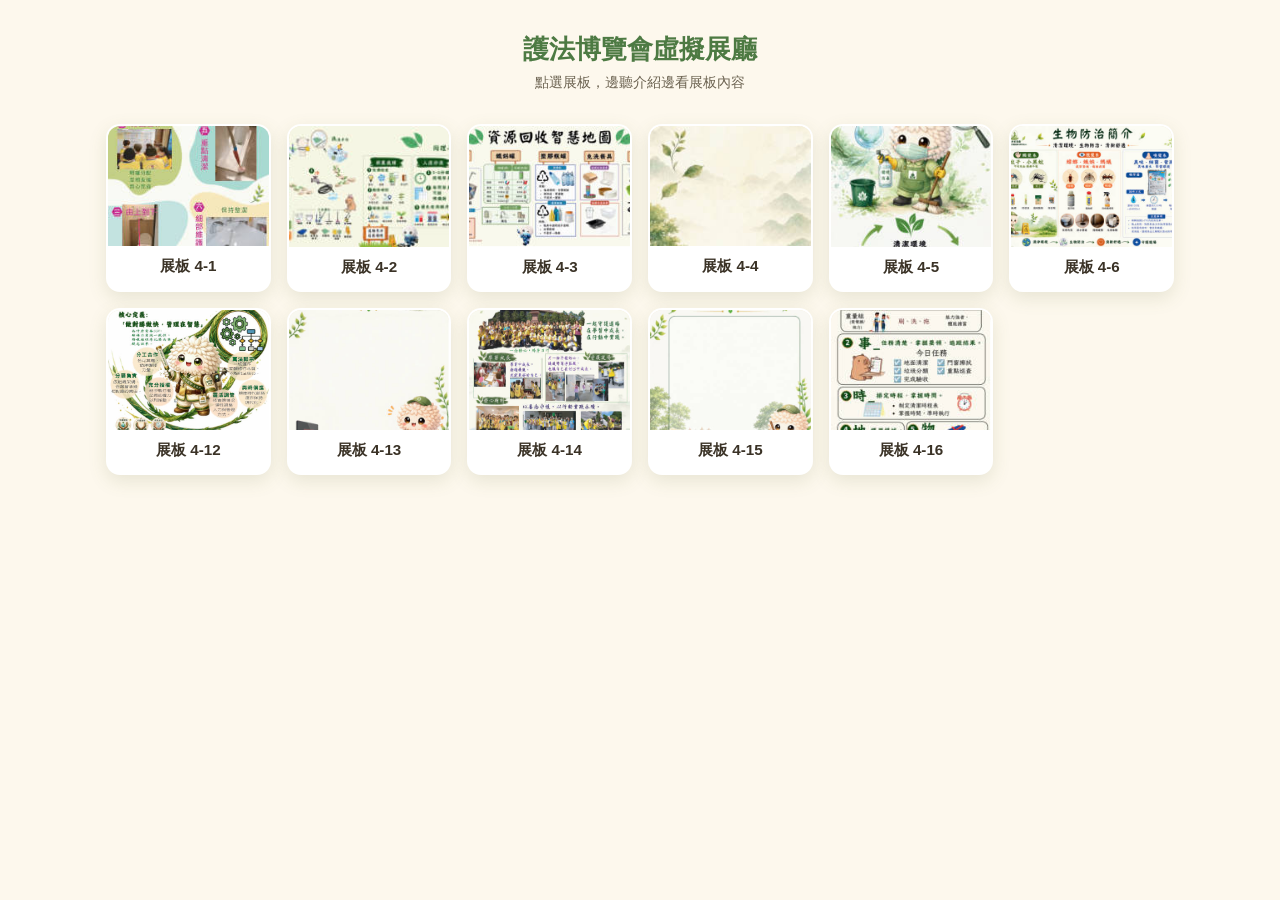
==== index.html @ c2743a26 "Add files via upload" ====
<!DOCTYPE html>
<html lang="zh-Hant">
<head>
<meta charset="UTF-8">
<meta name="viewport" content="width=device-width, initial-scale=1, viewport-fit=cover">
<title>護法博覽會虛擬展廳</title>
<link rel="stylesheet" href="css/styles.css">
</head>
<body>

<div id="home-view">
  <header class="page-header">
    <h1 id="site-title">護法博覽會虛擬展廳</h1>
    <p>點選展板，邊聽介紹邊看展板內容</p>
  </header>
  <div id="board-grid" class="board-grid">
    <div class="loading">展板載入中…</div>
  </div>
</div>

<div id="detail-view" class="detail-view">
  <div class="detail-topbar">
    <button class="back-btn" id="back-btn">← 返回選單</button>
    <div class="detail-title" id="detail-title"></div>
  </div>
  <div class="detail-image-wrap">
    <img id="detail-image" src="" alt="">
  </div>
  <div class="audio-bar" id="audio-bar"></div>
</div>

<script src="js/app.js"></script>
</body>
</html>
---- css/styles.css ----
:root {
  --cream: #fdf8ed;
  --cream-deep: #f5ecd7;
  --green: #6b9b5e;
  --green-deep: #4d7a43;
  --gold: #d3a94f;
  --ink: #3a3226;
  --ink-soft: #6b6250;
  --card-shadow: 0 6px 18px rgba(107, 122, 67, 0.15);
  --radius-lg: 20px;
  --radius-md: 14px;
}

* {
  box-sizing: border-box;
}

html, body {
  margin: 0;
  padding: 0;
}

body {
  font-family: "PingFang TC", "Microsoft JhengHei", "Noto Sans TC", sans-serif;
  background: var(--cream);
  color: var(--ink);
  min-height: 100vh;
}

/* ---------- 首頁 ---------- */

.page-header {
  text-align: center;
  padding: 32px 16px 20px;
}

.page-header h1 {
  margin: 0 0 6px;
  font-size: 1.6rem;
  color: var(--green-deep);
}

.page-header p {
  margin: 0;
  color: var(--ink-soft);
  font-size: 0.9rem;
}

.board-grid {
  display: grid;
  grid-template-columns: repeat(auto-fill, minmax(150px, 1fr));
  gap: 16px;
  padding: 12px 16px 48px;
  max-width: 1100px;
  margin: 0 auto;
}

.board-card {
  background: #fff;
  border-radius: var(--radius-md);
  overflow: hidden;
  box-shadow: var(--card-shadow);
  cursor: pointer;
  border: 2px solid transparent;
  transition: transform 0.15s ease, border-color 0.15s ease;
}

.board-card:hover,
.board-card:active {
  transform: translateY(-3px);
  border-color: var(--gold);
}

.board-card .thumb-wrap {
  width: 100%;
  aspect-ratio: 4 / 3;
  background: var(--cream-deep);
  overflow: hidden;
}

.board-card img {
  width: 100%;
  height: 100%;
  object-fit: cover;
  display: block;
}

.board-card .board-name {
  padding: 10px 10px 12px;
  font-size: 0.95rem;
  text-align: center;
  color: var(--ink);
  font-weight: 600;
}

.loading, .empty-msg {
  text-align: center;
  color: var(--ink-soft);
  padding: 40px 16px;
}

/* ---------- 展板詳情頁 ---------- */

.detail-view {
  display: none;
  min-height: 100vh;
  background: var(--cream);
  padding-bottom: 40px;
}

.detail-view.active {
  display: block;
}

.detail-topbar {
  position: sticky;
  top: 0;
  z-index: 10;
  display: flex;
  align-items: center;
  gap: 10px;
  padding: 12px 16px;
  background: rgba(253, 248, 237, 0.92);
  backdrop-filter: blur(6px);
  border-bottom: 1px solid var(--cream-deep);
}

.back-btn {
  border: none;
  background: var(--green);
  color: #fff;
  border-radius: 999px;
  padding: 8px 16px;
  font-size: 0.9rem;
  cursor: pointer;
}

.back-btn:hover {
  background: var(--green-deep);
}

.detail-title {
  font-size: 1.1rem;
  font-weight: 700;
  color: var(--green-deep);
  flex: 1;
}

.detail-image-wrap {
  max-width: 900px;
  margin: 16px auto;
  padding: 0 12px;
}

.detail-image-wrap img {
  width: 100%;
  height: auto;
  display: block;
  border-radius: var(--radius-lg);
  box-shadow: var(--card-shadow);
}

.audio-bar {
  max-width: 900px;
  margin: 0 auto 16px;
  padding: 14px 16px;
  background: #fff;
  border-radius: var(--radius-md);
  box-shadow: var(--card-shadow);
  display: flex;
  align-items: center;
  gap: 12px;
}

.audio-bar audio {
  flex: 1;
  width: 100%;
}

.audio-bar .no-audio {
  color: var(--ink-soft);
  font-size: 0.9rem;
}

/* ---------- 後台 ---------- */

.admin-wrap {
  max-width: 760px;
  margin: 0 auto;
  padding: 24px 16px 60px;
}

.admin-wrap h1 {
  color: var(--green-deep);
  font-size: 1.4rem;
}

.token-panel {
  background: #fff;
  border-radius: var(--radius-md);
  box-shadow: var(--card-shadow);
  padding: 16px;
  margin-bottom: 20px;
}

.token-panel label {
  display: block;
  font-size: 0.85rem;
  color: var(--ink-soft);
  margin-bottom: 6px;
}

.token-row {
  display: flex;
  gap: 8px;
}

.token-row input {
  flex: 1;
  padding: 10px 12px;
  border-radius: var(--radius-md);
  border: 1px solid var(--cream-deep);
  font-size: 0.95rem;
}

.btn {
  border: none;
  border-radius: 999px;
  padding: 10px 18px;
  font-size: 0.9rem;
  cursor: pointer;
  background: var(--green);
  color: #fff;
}

.btn:hover {
  background: var(--green-deep);
}

.btn.secondary {
  background: var(--cream-deep);
  color: var(--ink);
}

.btn.secondary:hover {
  background: #e9dfc2;
}

.btn:disabled {
  opacity: 0.5;
  cursor: not-allowed;
}

.status-line {
  margin-top: 10px;
  font-size: 0.85rem;
  color: var(--ink-soft);
  min-height: 1.2em;
}

.status-line.error {
  color: #b3452c;
}

.status-line.ok {
  color: var(--green-deep);
}

.admin-board {
  background: #fff;
  border-radius: var(--radius-md);
  box-shadow: var(--card-shadow);
  padding: 14px 16px;
  margin-bottom: 14px;
  display: flex;
  gap: 14px;
}

.admin-board .thumb-wrap {
  width: 88px;
  height: 66px;
  flex-shrink: 0;
  border-radius: 10px;
  overflow: hidden;
  background: var(--cream-deep);
}

.admin-board .thumb-wrap img {
  width: 100%;
  height: 100%;
  object-fit: cover;
}

.admin-board .fields {
  flex: 1;
  min-width: 0;
}

.admin-board .fields label {
  font-size: 0.78rem;
  color: var(--ink-soft);
  display: block;
  margin-top: 8px;
}

.admin-board .fields label:first-child {
  margin-top: 0;
}

.admin-board input[type="text"] {
  width: 100%;
  padding: 8px 10px;
  border-radius: 8px;
  border: 1px solid var(--cream-deep);
  font-size: 0.95rem;
}

.admin-board .audio-row {
  display: flex;
  align-items: center;
  gap: 8px;
  margin-top: 4px;
}

.admin-board .audio-name {
  font-size: 0.82rem;
  color: var(--ink-soft);
}

.admin-board .row-actions {
  display: flex;
  gap: 8px;
  margin-top: 10px;
}

.admin-board .order-btns {
  display: flex;
  flex-direction: column;
  gap: 6px;
  justify-content: center;
}

.order-btns button {
  border: 1px solid var(--cream-deep);
  background: #fff;
  border-radius: 8px;
  width: 32px;
  height: 32px;
  cursor: pointer;
  font-size: 0.9rem;
}

.order-btns button:hover {
  background: var(--cream-deep);
}
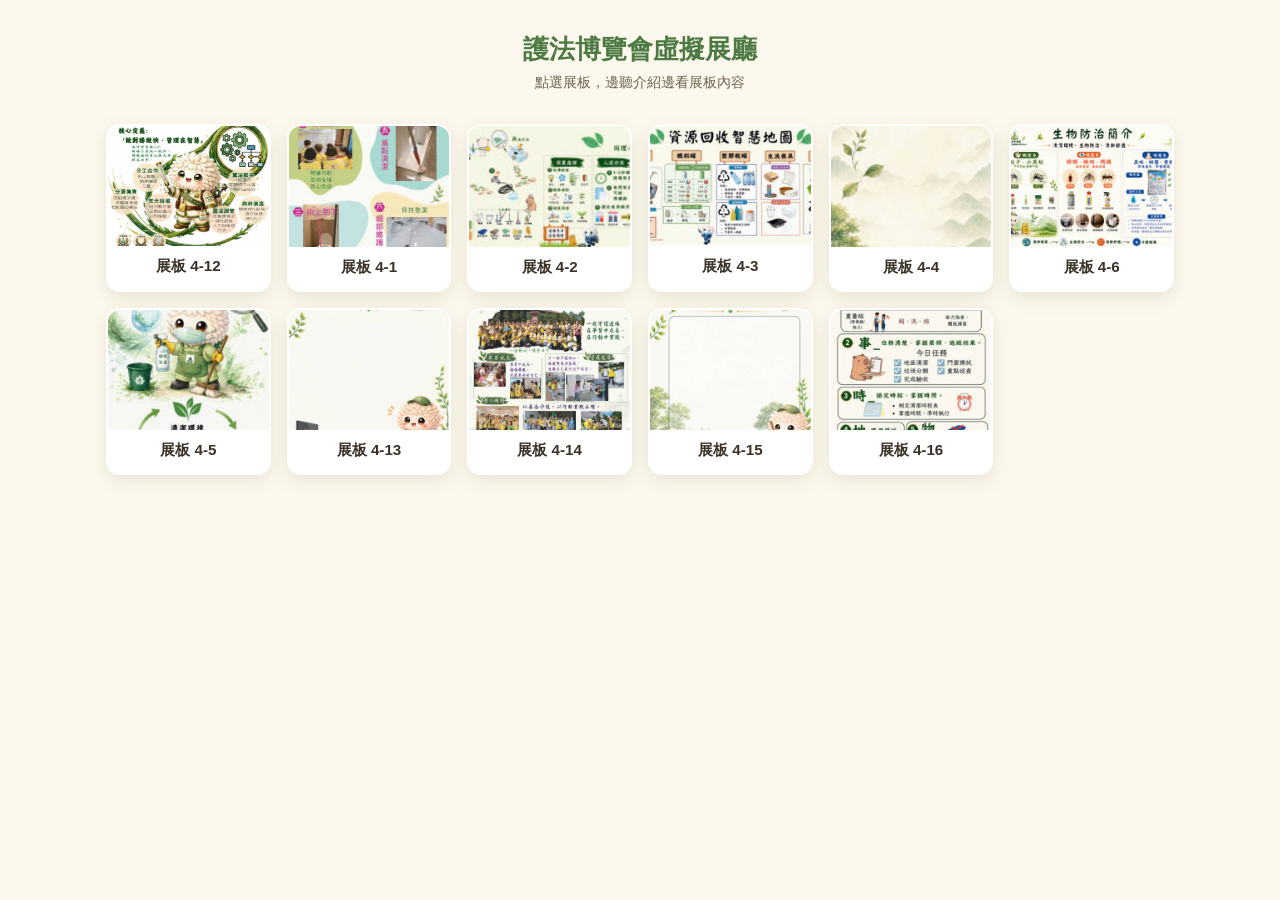
==== commit 73397a40: "Add files via upload" ====
--- a/index.html
+++ b/index.html
@@ -23,10 +23,7 @@
     <button class="back-btn" id="back-btn">← 返回選單</button>
     <div class="detail-title" id="detail-title"></div>
   </div>
-  <div class="detail-image-wrap">
-    <img id="detail-image" src="" alt="">
-  </div>
-  <div class="audio-bar" id="audio-bar"></div>
+  <div id="detail-body"></div>
 </div>
 
 <script src="js/app.js"></script>
--- a/css/styles.css
+++ b/css/styles.css
@@ -182,6 +182,63 @@
   font-size: 0.9rem;
 }
 
+/* ---------- 影片 / 遊戲展板 ---------- */
+
+.video-wrap {
+  max-width: 900px;
+  margin: 16px auto;
+  padding: 0 12px;
+}
+
+.video-wrap video {
+  width: 100%;
+  border-radius: var(--radius-lg);
+  box-shadow: var(--card-shadow);
+  display: block;
+  background: #000;
+}
+
+.video-wrap iframe {
+  width: 100%;
+  aspect-ratio: 16 / 9;
+  border: none;
+  border-radius: var(--radius-lg);
+  box-shadow: var(--card-shadow);
+  display: block;
+}
+
+.game-wrap {
+  margin: 16px 12px 8px;
+  border-radius: var(--radius-lg);
+  overflow: hidden;
+  box-shadow: var(--card-shadow);
+}
+
+.game-wrap iframe {
+  width: 100%;
+  height: calc(100vh - 180px);
+  min-height: 480px;
+  border: none;
+  display: block;
+}
+
+.game-actions {
+  text-align: center;
+  padding: 4px 12px 8px;
+}
+
+.btn-link {
+  display: inline-block;
+  color: var(--green-deep);
+  font-size: 0.9rem;
+  text-decoration: none;
+  padding: 8px 14px;
+}
+
+.btn-link:hover {
+  text-decoration: underline;
+}
+
 /* ---------- 後台 ---------- */
 
 .admin-wrap {
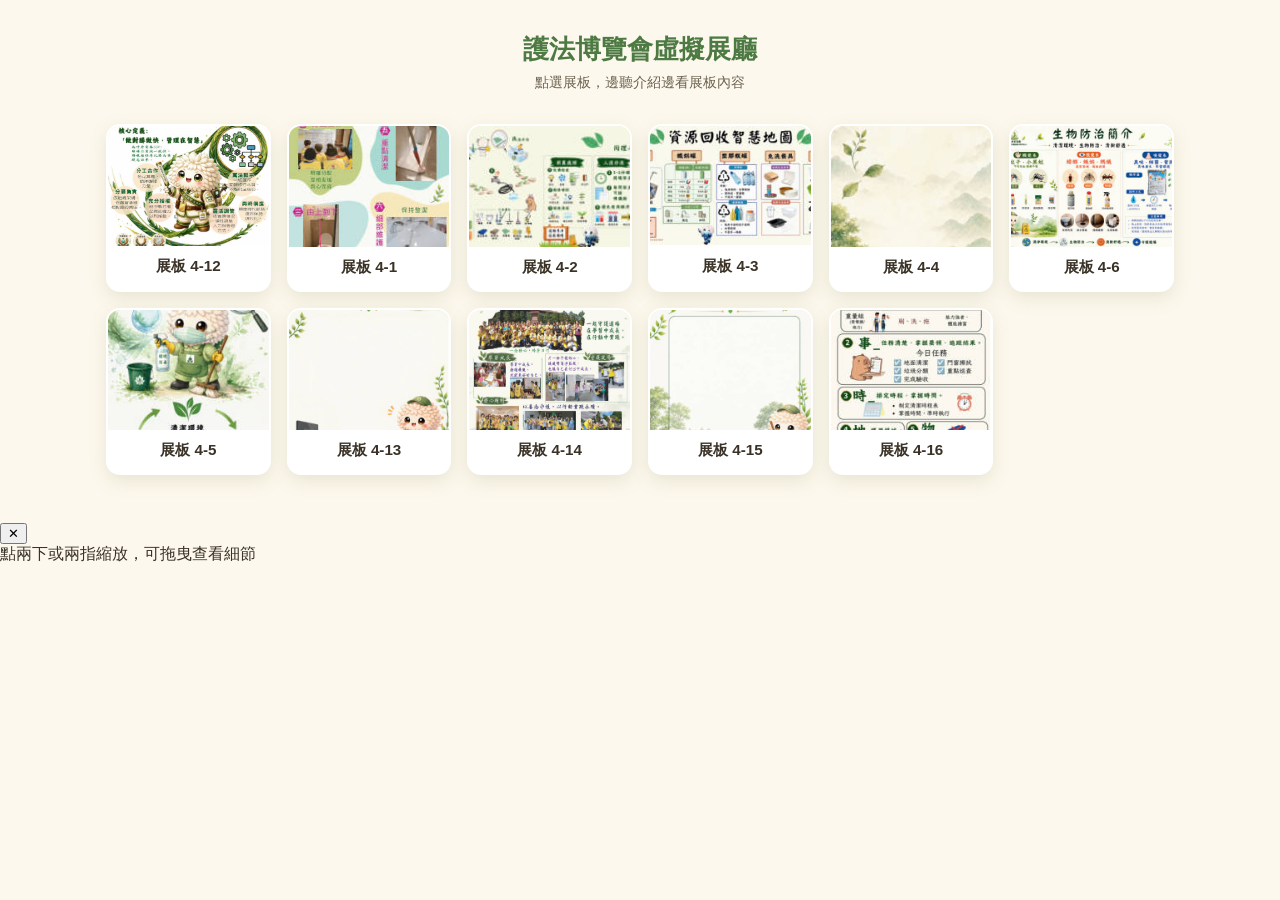
==== commit 2e02e950: "Add files via upload" ====
--- a/index.html
+++ b/index.html
@@ -26,6 +26,13 @@
   <div id="detail-body"></div>
 </div>
 
+<div id="lightbox" class="lightbox-overlay hidden">
+  <button type="button" id="lightbox-close" class="lightbox-close" aria-label="關閉">✕</button>
+  <img id="lightbox-img" src="" alt="">
+  <div class="lightbox-hint">點兩下或兩指縮放，可拖曳查看細節</div>
+</div>
+
+<script src="js/lightbox.js"></script>
 <script src="js/app.js"></script>
 </body>
 </html>
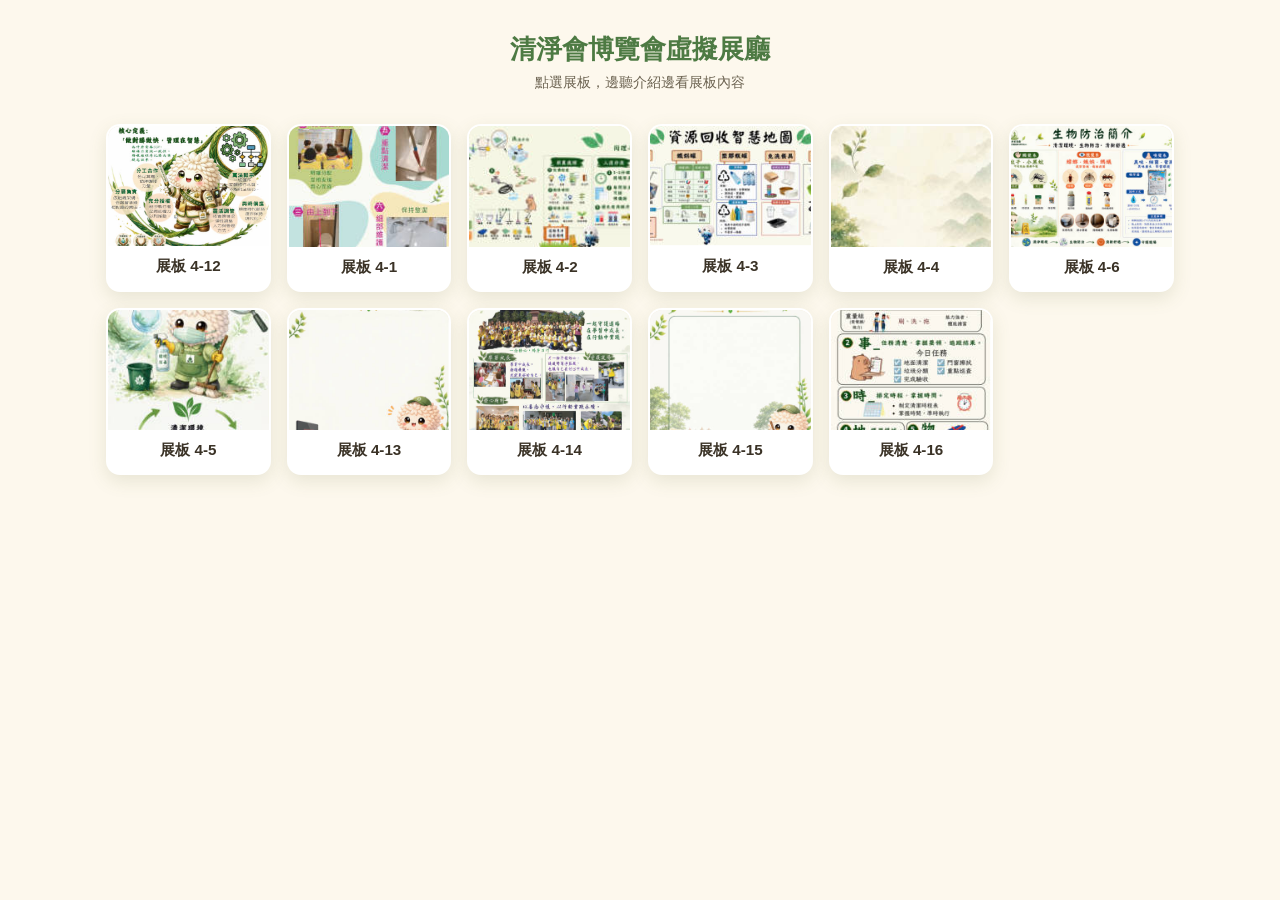
==== commit 70b664db: "Add files via upload" ====
--- a/index.html
+++ b/index.html
@@ -3,14 +3,14 @@
 <head>
 <meta charset="UTF-8">
 <meta name="viewport" content="width=device-width, initial-scale=1, viewport-fit=cover">
-<title>護法博覽會虛擬展廳</title>
+<title>清淨會博覽會虛擬展廳</title>
 <link rel="stylesheet" href="css/styles.css">
 </head>
 <body>
 
 <div id="home-view">
   <header class="page-header">
-    <h1 id="site-title">護法博覽會虛擬展廳</h1>
+    <h1 id="site-title">清淨會博覽會虛擬展廳</h1>
     <p>點選展板，邊聽介紹邊看展板內容</p>
   </header>
   <div id="board-grid" class="board-grid">
--- a/css/styles.css
+++ b/css/styles.css
@@ -158,6 +158,65 @@
   display: block;
   border-radius: var(--radius-lg);
   box-shadow: var(--card-shadow);
+  cursor: zoom-in;
+}
+
+/* ---------- 圖片放大檢視（Lightbox）---------- */
+
+.lightbox-overlay {
+  position: fixed;
+  inset: 0;
+  z-index: 1000;
+  background: rgba(20, 18, 12, 0.94);
+  display: flex;
+  align-items: center;
+  justify-content: center;
+  overflow: hidden;
+  touch-action: none;
+}
+
+.lightbox-overlay.hidden {
+  display: none;
+}
+
+.lightbox-overlay img {
+  max-width: 100%;
+  max-height: 100%;
+  touch-action: none;
+  user-select: none;
+  -webkit-user-drag: none;
+  will-change: transform;
+  transform-origin: center center;
+}
+
+.lightbox-close {
+  position: fixed;
+  top: 14px;
+  right: 14px;
+  z-index: 1001;
+  width: 40px;
+  height: 40px;
+  border: none;
+  border-radius: 999px;
+  background: rgba(255, 255, 255, 0.92);
+  color: var(--ink);
+  font-size: 1.1rem;
+  cursor: pointer;
+}
+
+.lightbox-hint {
+  position: fixed;
+  bottom: 16px;
+  left: 50%;
+  transform: translateX(-50%);
+  z-index: 1001;
+  color: #fff;
+  font-size: 0.8rem;
+  opacity: 0.85;
+  background: rgba(0, 0, 0, 0.35);
+  padding: 6px 14px;
+  border-radius: 999px;
+  white-space: nowrap;
 }
 
 .audio-bar {
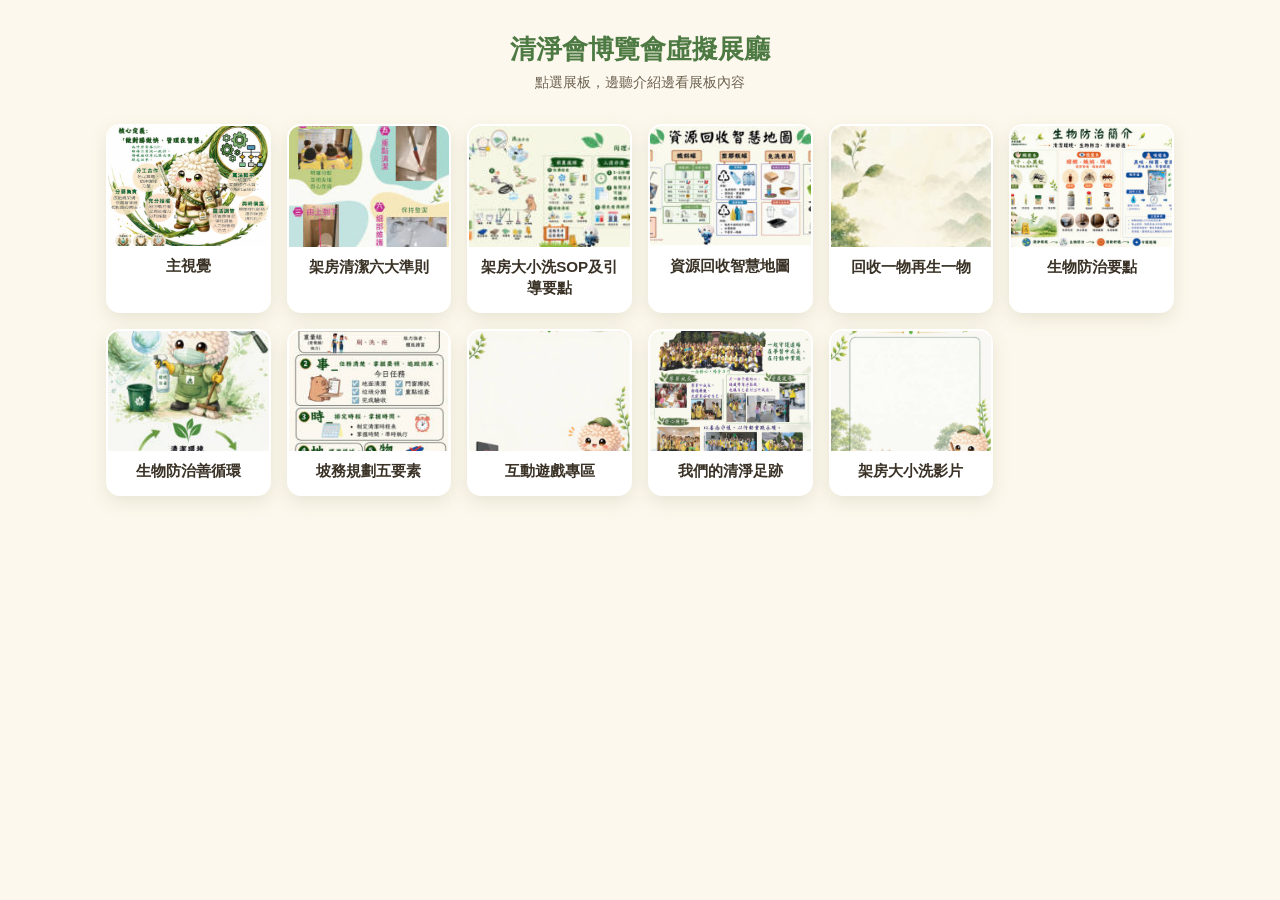
==== commit 0e980844: "Add files via upload" ====
--- a/index.html
+++ b/index.html
@@ -3,14 +3,14 @@
 <head>
 <meta charset="UTF-8">
 <meta name="viewport" content="width=device-width, initial-scale=1, viewport-fit=cover">
-<title>清淨會博覽會虛擬展廳</title>
+<title>清淨慧博覽會虛擬展廳</title>
 <link rel="stylesheet" href="css/styles.css">
 </head>
 <body>
 
 <div id="home-view">
   <header class="page-header">
-    <h1 id="site-title">清淨會博覽會虛擬展廳</h1>
+    <h1 id="site-title">清淨慧博覽會虛擬展廳</h1>
     <p>點選展板，邊聽介紹邊看展板內容</p>
   </header>
   <div id="board-grid" class="board-grid">
